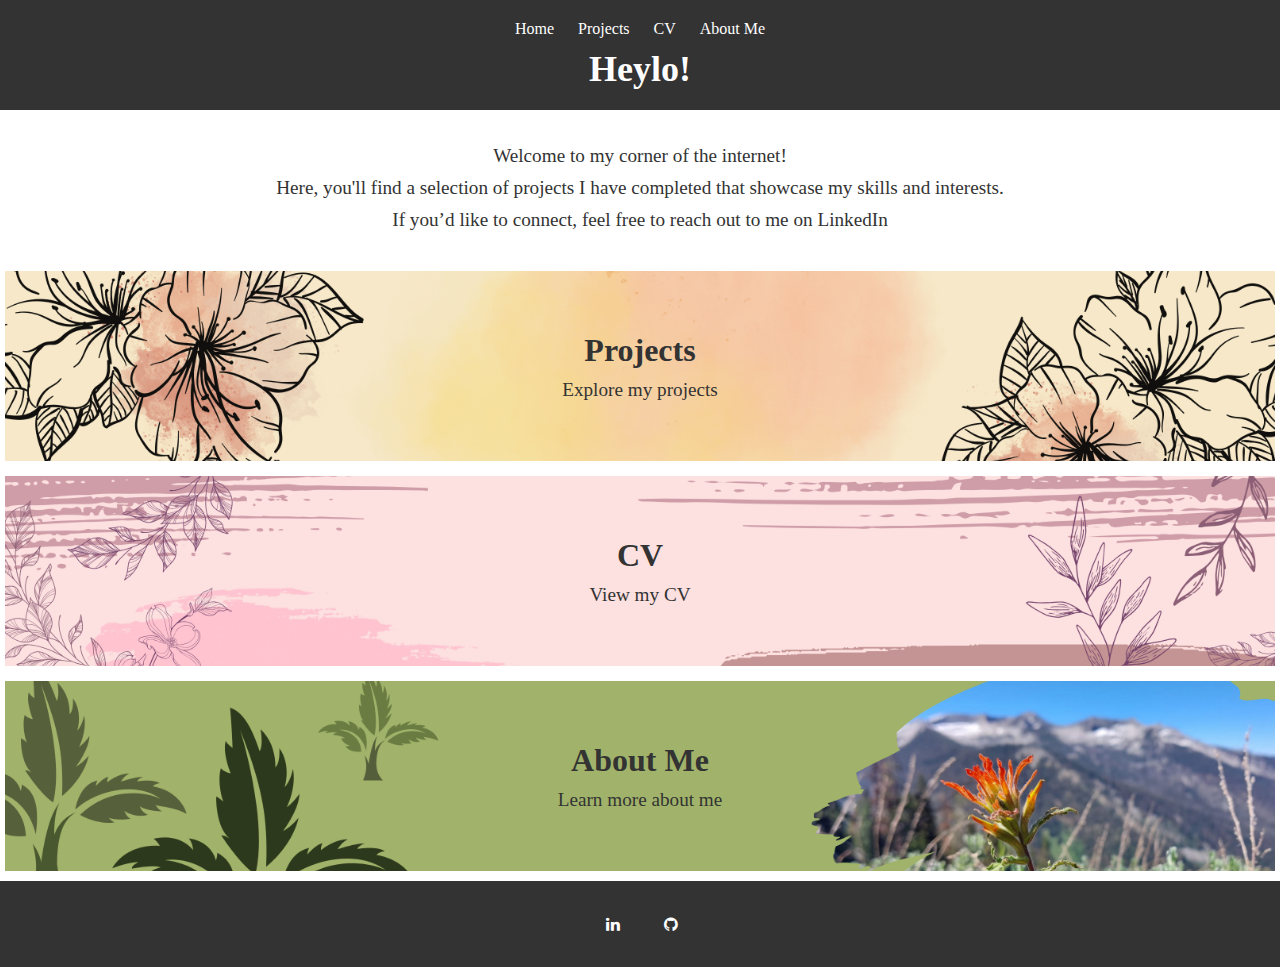
==== index.html @ cc760b9b "Add files via upload" ====
<!DOCTYPE html>
<html lang="en">
<head>
    <meta charset="UTF-8">
    <meta name="viewport" content="width=device-width, initial-scale=1.0">
    <title>Home Page</title>
    <link rel="stylesheet" href="stylesheets/index_style.css">
    <link rel="stylesheet" href="https://cdnjs.cloudflare.com/ajax/libs/font-awesome/4.7.0/css/font-awesome.min.css">
</head>

<body>
    <header>
        <nav>
            <ul>
                <li><a href="index.html">Home</a></li>
                <li><a href="pages/projects.html">Projects</a></li>
                <li><a href="pages/cv.html">CV</a></li>
                <li><a href="pages/about.html">About Me</a></li>
            </ul>
            <h1>Heylo!</h1>
        </nav>
    </header>


    <section id="homeText">
        <p>
            Welcome to my corner of the internet! 
        </p> 
        <p>
            Here, you'll find a selection of projects I have completed that showcase my skills and interests.
        </p> 
        <p>
            If you’d like to connect, feel free to reach out to me on <a href="https://www.linkedin.com/in/e-allen">LinkedIn</a>
        </p>
    </section>


    <section class="banner" id="projectsBanner">
        <a href="pages/projects.html">
            <h2>Projects</h2>
            <p>Explore my projects</p>
        </a>
    </section>

    <section class="banner" id="cvBanner">
        <a href="pages/cv.html">
            <h2>CV</h2>
            <p>View my CV</p>
        </a>
    </section>

    <section class="banner" id="aboutBanner">
        <a href="pages/about.html">
            <h2>About Me</h2>
            <p>Learn more about me</p>
        </a>
    </section>

    <footer>
        <div class="social-links">
            <a href="https://www.linkedin.com/in/e-allen/" class="fa fa-linkedin"></a>
            <a href="https://github.com/ejallen471" class="fa fa-github"></a>
        </div>
    </footer>
</body>
</html>
---- stylesheets/index_style.css ----
/* ################# Global reset and font ################# */
* {
    margin: 0;
    padding: 0;
    box-sizing: border-box;
    font-family: 'Palatino', 'Palatino Linotype', 'Book Antiqua', 'Georgia', serif; 
}

/* ################# Header ################# */
header {
    background-color: #333;
    color: #fff;
    padding: 20px;
    margin-bottom: 20px;
    font-size: large;
    text-align: center; 
}

/* ################# Navigation styles  ################# */
nav ul {
    text-align: center;
    list-style-type: none;
    font-size: medium;
    margin-bottom: 10px;
}

nav ul li {
    display: inline;
    margin-right: 20px;
}

nav ul li:last-child {
    margin-right: 0;
}

nav ul li a {
    color: #fff;
    text-decoration: none;
    position: relative; 
}

nav ul li a::after {
    content: '';
    position: absolute;
    bottom: -3px; 
    left: 0;
    width: 100%;
    height: 2px; 
    background-color: #fff; 
    transform: scaleX(0); 
    transition: transform 0.3s ease; 
}

nav ul li a:hover::after {
    transform: scaleX(1); 
}

/* ################# Section, paragraphs, and titles ################# */
section {
    padding: 5px;
    margin-bottom: 20px;
}

section#homeText {
    text-align: center; 
    margin-left: 20%;
    margin-right: 20%;
}

section#homeText p {
    color: #333;
    font-size: larger;
    position: relative; 
    margin-top: 10px;
    margin-bottom: 10px;
}

section#homeText p a {
    color: #333;
    text-decoration: none; 
    position: relative; 
}

section#homeText p a::after {
    content: ''; 
    position: absolute; 
    bottom: -3px; 
    left: 0; 
    width: 100%; 
    height: 2px; 
    background-color: #333; 
    transform: scaleX(0); 
    transition: transform 0.3s ease; 
}

section#homeText p a:hover::after {
    transform: scaleX(1); /* Animate the underline on hover */
}

/* ################# Banner styles ################# */
section.banner {
    height: 200px;
    width: 100%;
    position: relative;
    margin: 5px auto;
    border: 5px solid white;
    overflow: hidden;
    text-align: center; 
    display: flex;
    justify-content: center;
    align-items: center;
    background-color: #f0f0f0; /* Background color for banners */
}

section.banner a {
    text-decoration: none;
    color: #333;
    display: block;
    width: 100%;
    height: 100%;
    display: flex;
    justify-content: center;
    align-items: center;
    flex-direction: column;
}

section.banner h2 {
    font-size: 2em;
    margin-bottom: 10px;
}

section.banner p {
    font-size: 1.2em;
}

/* Specific styles for each banner */
#cvBanner {
    background-image: url('../assets/pictures/homePage/cvHomeBanner.png');
    background-size: cover;
    background-position: center;
}

#projectsBanner {
    background-image: url('../assets/pictures/homePage/projectsHomeBanner.png');
    background-size: cover;
    background-position: center;
}

#aboutBanner {
    background-image: url('../assets/pictures/homePage/aboutHomeBanner.png');
    background-size: cover;
    background-position: center;
}

/* ################# Footer ################# */
footer {
    background-color: #333;
    color: #fff;
    text-align: center;
    padding: 10px;
    border: none;
}

/* ################# Social links in the footer ################# */
.social-links a {
    color: #fff;
    text-decoration: none;
    position: relative;
}

.social-links a::after {
    content: '';
    position: absolute;
    bottom: 0;
    left: 0;
    width: 100%;
    height: 2px;
    background-color: #fff;
    transform: scaleX(0);
    transition: transform 0.3s ease;
}

.social-links a:hover::after {
    transform: scaleX(1);
}

.fa {
    padding: 20px;
    font-size: 30px;
    width: 50px;
    text-align: center;
    text-decoration: none;
    margin: 5px 2px;
}

.fa:hover {
    opacity: 0.7;
}

.fa-linkedin,
.fa-github {
    background: #333;
    color: white;
}
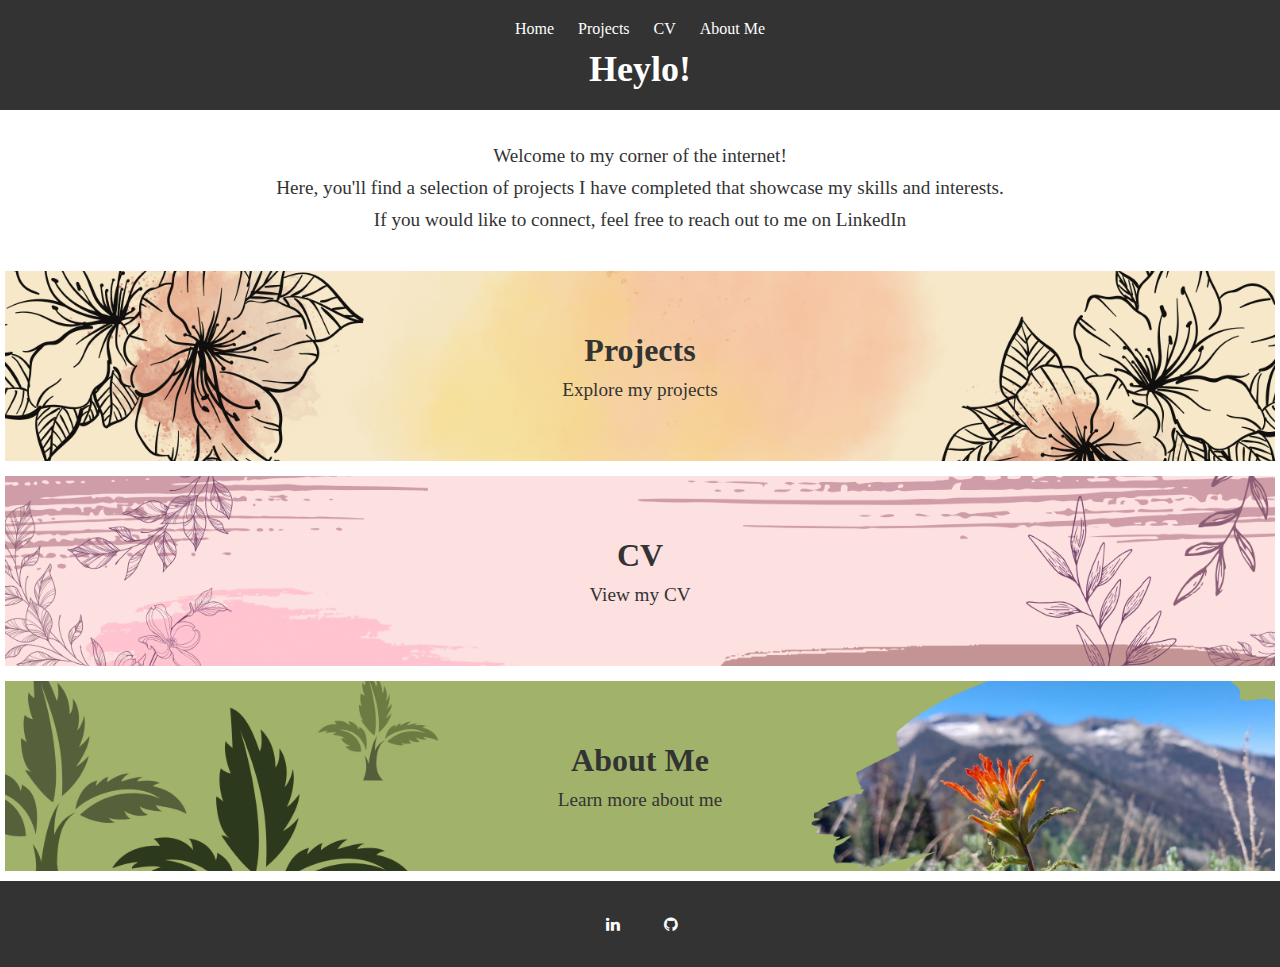
==== commit 17f2f85b: "Add files via upload" ====
--- a/index.html
+++ b/index.html
@@ -30,7 +30,7 @@
             Here, you'll find a selection of projects I have completed that showcase my skills and interests.
         </p> 
         <p>
-            If you’d like to connect, feel free to reach out to me on <a href="https://www.linkedin.com/in/e-allen">LinkedIn</a>
+            If you would like to connect, feel free to reach out to me on <a href="https://www.linkedin.com/in/e-allen">LinkedIn</a>
         </p>
     </section>
 
